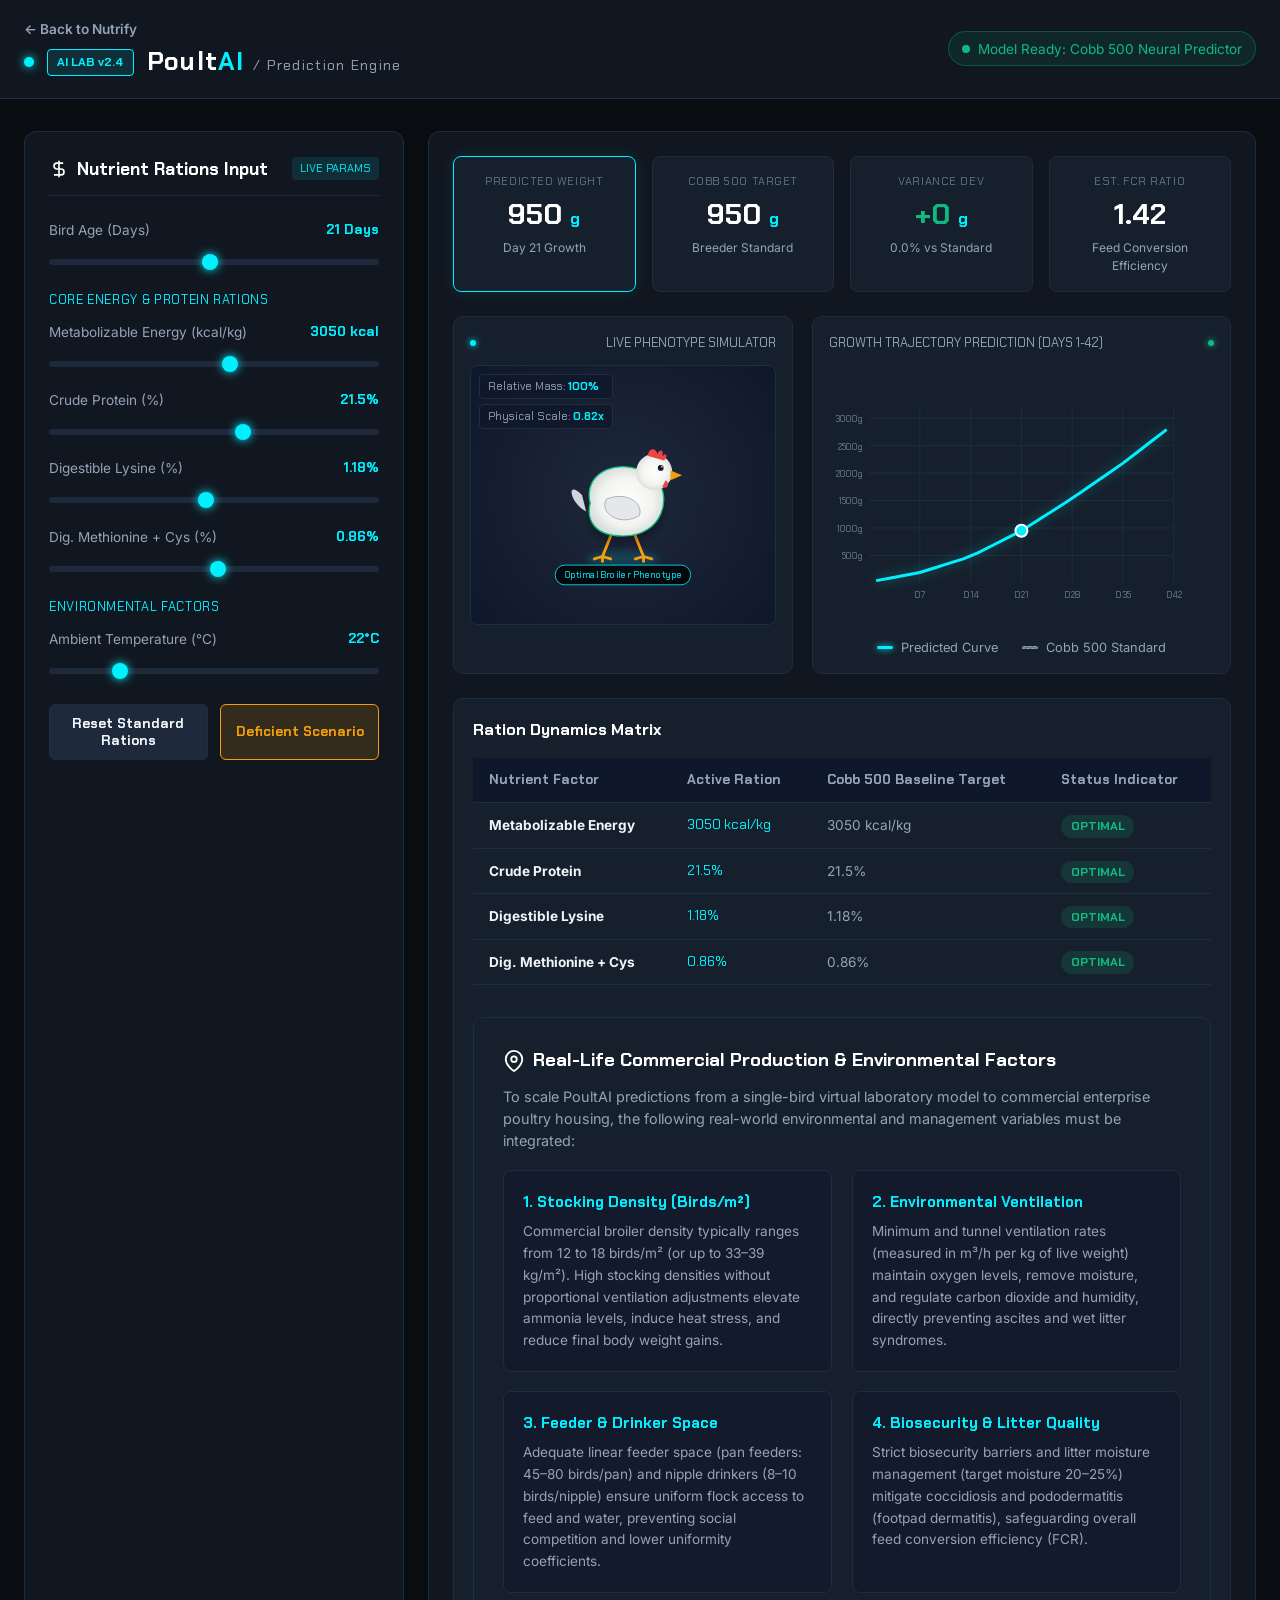
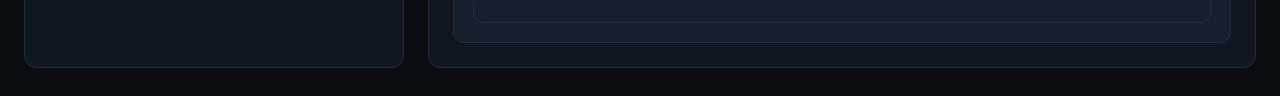
==== poultai/index.html @ b1c846ab "Add files via upload" ====
<!DOCTYPE html>
<html lang="en">
<head>
    <meta charset="UTF-8">
    <meta name="viewport" content="width=device-width, initial-scale=1.0">
    <title>PoultAI — AI Lab for Broiler Growth Prediction</title>
    <link rel="preconnect" href="https://fonts.googleapis.com">
    <link rel="preconnect" href="https://fonts.gstatic.com" crossorigin>
    <link href="https://fonts.googleapis.com/css2?family=Chakra+Petch:wght@400;600;700&family=Inter:wght@300;400;500;600;700&display=swap" rel="stylesheet">
    <link rel="stylesheet" href="poultai.css">
</head>
<body class="poultai-lab-theme">

    <!-- LAB NAVIGATION HEADER -->
    <header class="lab-navbar">
        <div class="lab-container nav-flex">
            <div class="lab-brand">
                <a href="../index.html" class="back-link">&larr; Back to Nutrify</a>
                <div class="lab-title-group">
                    <span class="pulse-indicator"></span>
                    <span class="lab-badge">AI LAB v2.4</span>
                    <h1 class="lab-logo-text">Poult<span class="accent-text">AI</span> <span class="sub-text">/ Prediction Engine</span></h1>
                </div>
            </div>
            
            <div class="lab-nav-actions">
                <span class="model-status"><span class="dot"></span> Model Ready: Cobb 500 Neural Predictor</span>
            </div>
        </div>
    </header>

    <!-- LAB STUDIO CONTENT -->
    <main class="lab-main">
        <div class="lab-container">
            
            <div class="lab-grid">
                
                <!-- LEFT PANEL: PARAMS & CONTROLS -->
                <section class="lab-panel input-panel">
                    <div class="panel-header">
                        <h2><svg width="20" height="20" viewBox="0 0 24 24" fill="none" stroke="currentColor" stroke-width="2"><path d="M12 2v20M17 5H9.5a3.5 3.5 0 0 0 0 7h5a3.5 3.5 0 0 1 0 7H6"/></svg> Nutrient Rations Input</h2>
                        <span class="panel-tag">LIVE PARAMS</span>
                    </div>

                    <form id="labSimulationForm" onsubmit="event.preventDefault(); updateLabSimulation();">
                        
                        <div class="param-group">
                            <label for="birdAge">
                                <span>Bird Age (Days)</span>
                                <span class="val-display" id="ageValDisplay">21 Days</span>
                            </label>
                            <input type="range" id="birdAge" min="1" max="42" value="21" class="lab-slider" oninput="updateLabSimulation()">
                        </div>

                        <div class="param-section-title">Core Energy & Protein Rations</div>

                        <div class="param-group">
                            <label for="energy">
                                <span>Metabolizable Energy (kcal/kg)</span>
                                <span class="val-display" id="energyValDisplay">3050 kcal</span>
                            </label>
                            <input type="range" id="energy" min="2500" max="3500" step="10" value="3050" class="lab-slider" oninput="updateLabSimulation()">
                        </div>

                        <div class="param-group">
                            <label for="protein">
                                <span>Crude Protein (%)</span>
                                <span class="val-display" id="proteinValDisplay">21.5%</span>
                            </label>
                            <input type="range" id="protein" min="15.0" max="26.0" step="0.1" value="21.5" class="lab-slider" oninput="updateLabSimulation()">
                        </div>

                        <div class="param-group">
                            <label for="lysine">
                                <span>Digestible Lysine (%)</span>
                                <span class="val-display" id="lysineValDisplay">1.18%</span>
                            </label>
                            <input type="range" id="lysine" min="0.80" max="1.60" step="0.01" value="1.18" class="lab-slider" oninput="updateLabSimulation()">
                        </div>

                        <div class="param-group">
                            <label for="methionine">
                                <span>Dig. Methionine + Cys (%)</span>
                                <span class="val-display" id="methionineValDisplay">0.86%</span>
                            </label>
                            <input type="range" id="methionine" min="0.50" max="1.20" step="0.01" value="0.86" class="lab-slider" oninput="updateLabSimulation()">
                        </div>

                        <div class="param-section-title">Environmental Factors</div>

                        <div class="param-group">
                            <label for="temperature">
                                <span>Ambient Temperature (°C)</span>
                                <span class="val-display" id="tempValDisplay">22°C</span>
                            </label>
                            <input type="range" id="temperature" min="18" max="38" value="22" class="lab-slider" oninput="updateLabSimulation()">
                        </div>

                        <div class="lab-btn-group">
                            <button type="button" class="lab-btn lab-btn-sec" onclick="resetLabParams()">Reset Standard Rations</button>
                            <button type="button" class="lab-btn lab-btn-accent" onclick="loadLowProteinScenario()">Deficient Scenario</button>
                        </div>
                    </form>
                </section>


                <!-- RIGHT PANEL: DYNAMIC VISUALIZATION & GRAPH ENGINE -->
                <section class="lab-panel display-panel">
                    
                    <!-- TOP METRICS HEADER -->
                    <div class="metrics-row">
                        <div class="metric-box highlight-box">
                            <div class="metric-tag">PREDICTED WEIGHT</div>
                            <div class="metric-num" id="labPredictedWeight">950 <span class="unit">g</span></div>
                            <div class="metric-sub" id="labAgeTag">Day 21 Growth</div>
                        </div>

                        <div class="metric-box">
                            <div class="metric-tag">COBB 500 TARGET</div>
                            <div class="metric-num" id="labTargetWeight">950 <span class="unit">g</span></div>
                            <div class="metric-sub">Breeder Standard</div>
                        </div>

                        <div class="metric-box">
                            <div class="metric-tag">VARIANCE DEV</div>
                            <div class="metric-num" id="labVarianceNum">0 <span class="unit">g</span></div>
                            <div class="metric-sub" id="labVariancePercent">0.0% Standard</div>
                        </div>

                        <div class="metric-box">
                            <div class="metric-tag">EST. FCR RATIO</div>
                            <div class="metric-num" id="labFCRNum">1.42</div>
                            <div class="metric-sub">Feed Conversion Efficiency</div>
                        </div>
                    </div>


                    <!-- DYNAMIC REAL CHICKEN + GRAPH DUAL LAB STAGE -->
                    <div class="lab-stage-container">
                        
                        <!-- CHICKEN VISUALIZER BOX -->
                        <div class="chicken-lab-box">
                            <div class="box-header">
                                <span class="live-dot"></span> LIVE PHENOTYPE SIMULATOR
                            </div>

                            <!-- DYNAMIC CHICKEN STAGE -->
                            <div class="chicken-viewport" id="chickenViewport">
                                
                                <!-- Rendered Chicken SVG Graphic with dynamic scale, body mass index, feather texture & pulse effect -->
                                <div class="chicken-avatar-wrapper" id="chickenAvatarWrapper">
                                    <svg id="chickenSvg" viewBox="0 0 200 200" class="chicken-svg">
                                        <defs>
                                            <radialGradient id="bodyGrad" cx="50%" cy="50%" r="50%">
                                                <stop offset="0%" stop-color="#ffffff"/>
                                                <stop offset="70%" stop-color="#f3f4f1"/>
                                                <stop offset="100%" stop-color="#d9e0db"/>
                                            </radialGradient>
                                            <filter id="shadow" x="-20%" y="-20%" width="140%" height="140%">
                                                <feDropShadow dx="0" dy="8" stdDeviation="6" flood-color="#000" flood-opacity="0.3"/>
                                            </filter>
                                        </defs>

                                        <!-- Floor Shadow -->
                                        <ellipse id="chickShadow" cx="100" cy="178" rx="45" ry="10" fill="rgba(0,240,255,0.15)" filter="blur(4px)"/>

                                        <!-- Feet -->
                                        <g id="chickFeet" stroke="#f59e0b" stroke-width="3.5" stroke-linecap="round">
                                            <line x1="85" y1="150" x2="75" y2="175"/>
                                            <line x1="75" y1="175" x2="65" y2="178"/>
                                            <line x1="75" y1="175" x2="75" y2="181"/>
                                            <line x1="75" y1="175" x2="85" y2="178"/>

                                            <line x1="115" y1="150" x2="125" y2="175"/>
                                            <line x1="125" y1="175" x2="115" y2="178"/>
                                            <line x1="125" y1="175" x2="125" y2="181"/>
                                            <line x1="125" y1="175" x2="135" y2="178"/>
                                        </g>

                                        <!-- Main Body Mass (dynamically scaled) -->
                                        <path id="chickBody" d="M 60,110 C 50,70 100,50 140,80 C 160,100 150,150 100,150 C 65,150 55,130 60,110 Z" fill="url(#bodyGrad)" filter="url(#shadow)" stroke="#10b981" stroke-width="1.5"/>

                                        <!-- Wing -->
                                        <path id="chickWing" d="M 80,105 C 70,120 95,140 120,125 C 125,110 105,95 80,105 Z" fill="#e5e7eb" stroke="#9ca3af" stroke-width="1"/>

                                        <!-- Tail Feathers -->
                                        <path id="chickTail" d="M 50,100 C 30,80 35,110 55,120 Z" fill="#d1d5db"/>

                                        <!-- Head & Neck -->
                                        <circle id="chickHead" cx="138" cy="72" r="22" fill="url(#bodyGrad)"/>

                                        <!-- Eye -->
                                        <circle cx="146" cy="67" r="3.5" fill="#111827"/>
                                        <circle cx="147.5" cy="65.5" r="1" fill="#ffffff"/>

                                        <!-- Comb -->
                                        <path id="chickComb" d="M 130,52 C 132,42 140,42 142,50 C 145,43 150,45 148,53 C 152,48 156,52 150,58 Z" fill="#ef4444"/>

                                        <!-- Beak -->
                                        <polygon points="158,70 172,76 158,82" fill="#f59e0b"/>

                                        <!-- Wattle -->
                                        <path id="chickWattle" d="M 152,82 C 158,86 154,94 148,90 Z" fill="#ef4444"/>
                                    </svg>

                                    <!-- Live Morph Status Text overlay -->
                                    <div class="morph-badge" id="morphBadge">Optimal Broiler Growth</div>
                                </div>

                                <div class="chicken-stats-overlay">
                                    <div class="stat-tag">Relative Mass: <span id="relativeMassPercent">100%</span></div>
                                    <div class="stat-tag">Physical Scale: <span id="physicalScaleTag">1.00x</span></div>
                                </div>
                            </div>
                        </div>

                        <!-- GRAPH ENGINE BOX -->
                        <div class="graph-lab-box">
                            <div class="box-header">
                                <span>GROWTH TRAJECTORY PREDICTION (DAYS 1-42)</span>
                                <span class="live-dot green"></span>
                            </div>

                            <div class="chart-stage" id="labChartStage">
                                <!-- SVG Chart rendered dynamically by JS -->
                            </div>

                            <div class="chart-legend-lab">
                                <div class="leg-item"><span class="leg-line cur"></span> Predicted Curve</div>
                                <div class="leg-item"><span class="leg-line ref"></span> Cobb 500 Standard</div>
                            </div>
                        </div>

                    </div>

                    <!-- COMPARISON TABLE SECTION -->
                    <div class="lab-card table-card">
                        <h3>Ration Dynamics Matrix</h3>
                        <div class="table-responsive">
                            <table class="lab-table">
                                <thead>
                                    <tr>
                                        <th>Nutrient Factor</th>
                                        <th>Active Ration</th>
                                        <th>Cobb 500 Baseline Target</th>
                                        <th>Status Indicator</th>
                                    </tr>
                                </thead>
                                <tbody id="labMatrixBody">
                                    <!-- Dynamic JS Table -->
                                </tbody>
                            </table>
                        </div>
                    
                    <!-- REAL-LIFE COMMERCIAL PRODUCTION FACTORS CONSTRUCTION -->
                    <div class="real-life-section">
                        <h3>
                            <svg width="22" height="22" viewBox="0 0 24 24" fill="none" stroke="currentColor" stroke-width="2"><path d="M21 10c0 7-9 13-9 13s-9-6-9-13a9 9 0 0 1 18 0z"/><circle cx="12" cy="10" r="3"/></svg>
                            Real-Life Commercial Production & Environmental Factors
                        </h3>
                        <p style="color: var(--text-secondary); font-size: 0.9rem;">
                            To scale PoultAI predictions from a single-bird virtual laboratory model to commercial enterprise poultry housing, the following real-world environmental and management variables must be integrated:
                        </p>

                        <div class="real-life-grid">
                            <div class="real-life-card">
                                <h4>1. Stocking Density (Birds/m²)</h4>
                                <p>Commercial broiler density typically ranges from 12 to 18 birds/m² (or up to 33–39 kg/m²). High stocking densities without proportional ventilation adjustments elevate ammonia levels, induce heat stress, and reduce final body weight gains.</p>
                            </div>

                            <div class="real-life-card">
                                <h4>2. Environmental Ventilation</h4>
                                <p>Minimum and tunnel ventilation rates (measured in m³/h per kg of live weight) maintain oxygen levels, remove moisture, and regulate carbon dioxide and humidity, directly preventing ascites and wet litter syndromes.</p>
                            </div>

                            <div class="real-life-card">
                                <h4>3. Feeder & Drinker Space</h4>
                                <p>Adequate linear feeder space (pan feeders: 45–80 birds/pan) and nipple drinkers (8–10 birds/nipple) ensure uniform flock access to feed and water, preventing social competition and lower uniformity coefficients.</p>
                            </div>

                            <div class="real-life-card">
                                <h4>4. Biosecurity & Litter Quality</h4>
                                <p>Strict biosecurity barriers and litter moisture management (target moisture 20–25%) mitigate coccidiosis and pododermatitis (footpad dermatitis), safeguarding overall feed conversion efficiency (FCR).</p>
                            </div>
                        </div>
                    </div>


                </section>

            </div>

        </div>
    </main>

    <script src="poultai.js"></script>
</body>
</html>
---- poultai/poultai.css ----
/* ==========================================================================
   POULTAI AI LAB DESIGN SYSTEM
   Theme: High-Tech Prediction Lab with Neon Accents & Dynamic Phenotype Stage
   ========================================================================== */
:root {
    --lab-bg: #090d12;
    --lab-panel-bg: #111720;
    --lab-card-bg: #16202c;
    --lab-border: #1f2d3d;
    --lab-border-glow: #00f0ff33;
    
    --primary-teal: #00f0ff;
    --emerald-accent: #10b981;
    --warning-amber: #f59e0b;
    --danger-red: #ef4444;
    
    --text-primary: #f1f5f9;
    --text-secondary: #94a3b8;
    --text-muted: #64748b;
    
    --font-lab: 'Chakra Petch', sans-serif;
    --font-sans: 'Inter', sans-serif;
}

*, *::before, *::after {
    box-sizing: border-box;
    margin: 0;
    padding: 0;
}

body.poultai-lab-theme {
    background-color: var(--lab-bg);
    color: var(--text-primary);
    font-family: var(--font-sans);
    min-height: 100vh;
    line-height: 1.5;
}

.lab-container {
    width: 100%;
    max-width: 1400px;
    margin: 0 auto;
    padding: 0 1.5rem;
}

/* LAB NAVBAR */
.lab-navbar {
    background-color: var(--lab-panel-bg);
    border-bottom: 1px solid var(--lab-border);
    padding: 1rem 0;
    position: sticky;
    top: 0;
    z-index: 100;
}

.nav-flex {
    display: flex;
    align-items: center;
    justify-content: space-between;
}

.back-link {
    color: var(--text-secondary);
    text-decoration: none;
    font-size: 0.85rem;
    font-weight: 600;
    transition: all 0.2s;
}

.back-link:hover {
    color: var(--primary-teal);
}

.lab-title-group {
    display: flex;
    align-items: center;
    gap: 0.8rem;
    margin-top: 0.2rem;
}

.pulse-indicator {
    width: 10px;
    height: 10px;
    background-color: var(--primary-teal);
    border-radius: 50%;
    box-shadow: 0 0 10px var(--primary-teal);
    animation: pulse 1.8s infinite;
}

@keyframes pulse {
    0% { transform: scale(0.95); box-shadow: 0 0 0 0 rgba(0, 240, 255, 0.7); }
    70% { transform: scale(1.2); box-shadow: 0 0 0 10px rgba(0, 240, 255, 0); }
    100% { transform: scale(0.95); box-shadow: 0 0 0 0 rgba(0, 240, 255, 0); }
}

.lab-badge {
    background: rgba(0, 240, 255, 0.1);
    color: var(--primary-teal);
    border: 1px solid var(--primary-teal);
    padding: 0.2rem 0.6rem;
    font-family: var(--font-lab);
    font-size: 0.75rem;
    font-weight: 700;
    border-radius: 4px;
}

.lab-logo-text {
    font-family: var(--font-lab);
    font-size: 1.6rem;
    font-weight: 700;
    letter-spacing: 0.05em;
    color: #fff;
}

.accent-text { color: var(--primary-teal); }
.sub-text { font-size: 0.9rem; color: var(--text-secondary); font-weight: 400; }

.model-status {
    font-size: 0.85rem;
    color: var(--emerald-accent);
    background: rgba(16, 185, 129, 0.1);
    border: 1px solid rgba(16, 185, 129, 0.3);
    padding: 0.4rem 0.8rem;
    border-radius: 20px;
    display: flex;
    align-items: center;
    gap: 0.5rem;
}

.model-status .dot {
    width: 8px;
    height: 8px;
    background: var(--emerald-accent);
    border-radius: 50%;
}

/* MAIN LAB LAYOUT */
.lab-main {
    padding: 2rem 0;
}

.lab-grid {
    display: grid;
    grid-template-columns: 380px 1fr;
    gap: 1.5rem;
}

.lab-panel {
    background-color: var(--lab-panel-bg);
    border: 1px solid var(--lab-border);
    border-radius: 12px;
    padding: 1.5rem;
}

.panel-header {
    display: flex;
    justify-content: space-between;
    align-items: center;
    border-bottom: 1px solid var(--lab-border);
    padding-bottom: 0.8rem;
    margin-bottom: 1.5rem;
}

.panel-header h2 {
    font-family: var(--font-lab);
    font-size: 1.1rem;
    color: #fff;
    display: flex;
    align-items: center;
    gap: 0.5rem;
}

.panel-tag {
    font-size: 0.7rem;
    font-family: var(--font-lab);
    color: var(--primary-teal);
    background: rgba(0, 240, 255, 0.1);
    padding: 0.2rem 0.5rem;
    border-radius: 4px;
}

/* PARAMS SLIDERS */
.param-section-title {
    font-family: var(--font-lab);
    font-size: 0.8rem;
    color: var(--primary-teal);
    letter-spacing: 0.05em;
    text-transform: uppercase;
    margin: 1.2rem 0 0.8rem;
}

.param-group {
    margin-bottom: 1.1rem;
}

.param-group label {
    display: flex;
    justify-content: space-between;
    font-size: 0.85rem;
    color: var(--text-secondary);
    margin-bottom: 0.4rem;
}

.val-display {
    color: var(--primary-teal);
    font-family: var(--font-lab);
    font-weight: 700;
}

.lab-slider {
    width: 100%;
    -webkit-appearance: none;
    height: 6px;
    background: #1e293b;
    border-radius: 3px;
    outline: none;
}

.lab-slider::-webkit-slider-thumb {
    -webkit-appearance: none;
    width: 16px;
    height: 16px;
    border-radius: 50%;
    background: var(--primary-teal);
    cursor: pointer;
    box-shadow: 0 0 10px var(--primary-teal);
    transition: all 0.2s;
}

.lab-slider::-webkit-slider-thumb:hover {
    transform: scale(1.2);
}

.lab-btn-group {
    display: flex;
    gap: 0.8rem;
    margin-top: 1.5rem;
}

.lab-btn {
    flex: 1;
    padding: 0.65rem;
    border-radius: 6px;
    font-family: var(--font-lab);
    font-size: 0.85rem;
    font-weight: 700;
    cursor: pointer;
    border: 1px solid transparent;
    transition: all 0.2s;
}

.lab-btn-sec {
    background: #1e293b;
    color: var(--text-primary);
    border-color: var(--lab-border);
}

.lab-btn-sec:hover { background: #334155; }

.lab-btn-accent {
    background: rgba(245, 158, 11, 0.15);
    color: var(--warning-amber);
    border-color: var(--warning-amber);
}

.lab-btn-accent:hover { background: var(--warning-amber); color: #000; }

/* METRICS ROW */
.metrics-row {
    display: grid;
    grid-template-columns: repeat(4, 1fr);
    gap: 1rem;
    margin-bottom: 1.5rem;
}

.metric-box {
    background: var(--lab-card-bg);
    border: 1px solid var(--lab-border);
    border-radius: 8px;
    padding: 1rem;
    text-align: center;
}

.metric-box.highlight-box {
    border-color: var(--primary-teal);
    box-shadow: 0 0 15px rgba(0, 240, 255, 0.1);
}

.metric-tag {
    font-family: var(--font-lab);
    font-size: 0.7rem;
    color: var(--text-muted);
    letter-spacing: 0.05em;
}

.metric-num {
    font-family: var(--font-lab);
    font-size: 1.8rem;
    font-weight: 700;
    color: #fff;
    margin: 0.2rem 0;
}

.metric-num .unit { font-size: 1rem; color: var(--primary-teal); }

.metric-sub {
    font-size: 0.75rem;
    color: var(--text-secondary);
}

/* STAGE CONTAINER (CHICKEN + GRAPH) */
.lab-stage-container {
    display: grid;
    grid-template-columns: 340px 1fr;
    gap: 1.2rem;
    margin-bottom: 1.5rem;
}

/* CHICKEN VISUALIZER BOX */
.chicken-lab-box {
    background: var(--lab-card-bg);
    border: 1px solid var(--lab-border);
    border-radius: 10px;
    padding: 1rem;
    display: flex;
    flex-direction: column;
}

.box-header {
    font-family: var(--font-lab);
    font-size: 0.8rem;
    color: var(--text-secondary);
    display: flex;
    align-items: center;
    justify-content: space-between;
    margin-bottom: 0.8rem;
}

.live-dot {
    width: 6px;
    height: 6px;
    background: var(--primary-teal);
    border-radius: 50%;
    box-shadow: 0 0 6px var(--primary-teal);
}

.live-dot.green { background: var(--emerald-accent); box-shadow: 0 0 6px var(--emerald-accent); }

.chicken-viewport {
    flex: 1;
    background: radial-gradient(circle at center, #1e293b 0%, #0f172a 100%);
    border: 1px solid var(--lab-border);
    border-radius: 8px;
    position: relative;
    display: flex;
    align-items: center;
    justify-content: center;
    min-height: 250px;
    overflow: hidden;
}

.chicken-avatar-wrapper {
    width: 200px;
    height: 200px;
    position: relative;
    transition: transform 0.4s cubic-bezier(0.175, 0.885, 0.32, 1.275);
}

.chicken-svg {
    width: 100%;
    height: 100%;
}

.morph-badge {
    position: absolute;
    bottom: -10px;
    left: 50%;
    transform: translateX(-50%);
    background: rgba(0, 0, 0, 0.8);
    border: 1px solid var(--primary-teal);
    color: var(--primary-teal);
    font-family: var(--font-lab);
    font-size: 0.7rem;
    padding: 0.2rem 0.6rem;
    border-radius: 12px;
    white-space: nowrap;
}

.chicken-stats-overlay {
    position: absolute;
    top: 8px;
    left: 8px;
    display: flex;
    flex-direction: column;
    gap: 0.3rem;
}

.stat-tag {
    font-size: 0.7rem;
    font-family: var(--font-lab);
    background: rgba(15, 23, 42, 0.8);
    color: var(--text-secondary);
    padding: 0.2rem 0.5rem;
    border-radius: 4px;
    border: 1px solid var(--lab-border);
}

.stat-tag span { color: var(--primary-teal); font-weight: 700; }

/* GRAPH LAB BOX */
.graph-lab-box {
    background: var(--lab-card-bg);
    border: 1px solid var(--lab-border);
    border-radius: 10px;
    padding: 1rem;
    display: flex;
    flex-direction: column;
}

.chart-stage {
    flex: 1;
    min-height: 250px;
    position: relative;
}

.chart-legend-lab {
    display: flex;
    gap: 1.5rem;
    justify-content: center;
    margin-top: 0.8rem;
    font-size: 0.8rem;
    color: var(--text-secondary);
}

.leg-item { display: flex; align-items: center; gap: 0.5rem; }
.leg-line { width: 16px; height: 3px; border-radius: 2px; }
.leg-line.cur { background: var(--primary-teal); box-shadow: 0 0 6px var(--primary-teal); }
.leg-line.ref { background: #64748b; border: 1px dashed #94a3b8; }

/* TABLE CARD */
.lab-card {
    background: var(--lab-card-bg);
    border: 1px solid var(--lab-border);
    border-radius: 10px;
    padding: 1.2rem;
}

.lab-card h3 {
    font-family: var(--font-lab);
    font-size: 1rem;
    color: #fff;
    margin-bottom: 1rem;
}

.table-responsive { overflow-x: auto; }

.lab-table {
    width: 100%;
    border-collapse: collapse;
    font-size: 0.85rem;
}

.lab-table th, .lab-table td {
    padding: 0.75rem 1rem;
    text-align: left;
    border-bottom: 1px solid var(--lab-border);
}

.lab-table th {
    font-family: var(--font-lab);
    color: var(--text-secondary);
    background: #0f172a;
}

.status-badge {
    padding: 0.2rem 0.6rem;
    border-radius: 12px;
    font-size: 0.75rem;
    font-family: var(--font-lab);
    font-weight: 700;
}

.status-badge.optimal { background: rgba(16, 185, 129, 0.15); color: var(--emerald-accent); }
.status-badge.deficient { background: rgba(239, 68, 68, 0.15); color: var(--danger-red); }
.status-badge.surplus { background: rgba(245, 158, 11, 0.15); color: var(--warning-amber); }

@media (max-width: 1024px) {
    .lab-grid { grid-template-columns: 1fr; }
    .lab-stage-container { grid-template-columns: 1fr; }
    .metrics-row { grid-template-columns: repeat(2, 1fr); }
}

/* FIX FOR STABLE STATIC BORDERS & HEIGHT */
.chicken-viewport {
    height: 260px !important;
    max-height: 260px !important;
    overflow: hidden !important;
}

.chart-stage {
    height: 260px !important;
    max-height: 260px !important;
    overflow: hidden !important;
}

/* REAL LIFE PRODUCTION FACTORS SECTION */
.real-life-section {
    margin-top: 2rem;
    background: var(--lab-card-bg);
    border: 1px solid var(--lab-border);
    border-radius: 10px;
    padding: 1.8rem;
}

.real-life-section h3 {
    font-family: var(--font-lab);
    font-size: 1.15rem;
    color: #fff;
    margin-bottom: 0.75rem;
    display: flex;
    align-items: center;
    gap: 0.5rem;
}

.real-life-grid {
    display: grid;
    grid-template-columns: repeat(auto-fit, minmax(260px, 1fr));
    gap: 1.2rem;
    margin-top: 1.2rem;
}

.real-life-card {
    background: rgba(15, 23, 42, 0.6);
    border: 1px solid var(--lab-border);
    border-radius: 8px;
    padding: 1.2rem;
}

.real-life-card h4 {
    font-family: var(--font-lab);
    font-size: 0.95rem;
    color: var(--primary-teal);
    margin-bottom: 0.5rem;
}

.real-life-card p {
    font-size: 0.85rem;
    color: var(--text-secondary);
    line-height: 1.6;
}
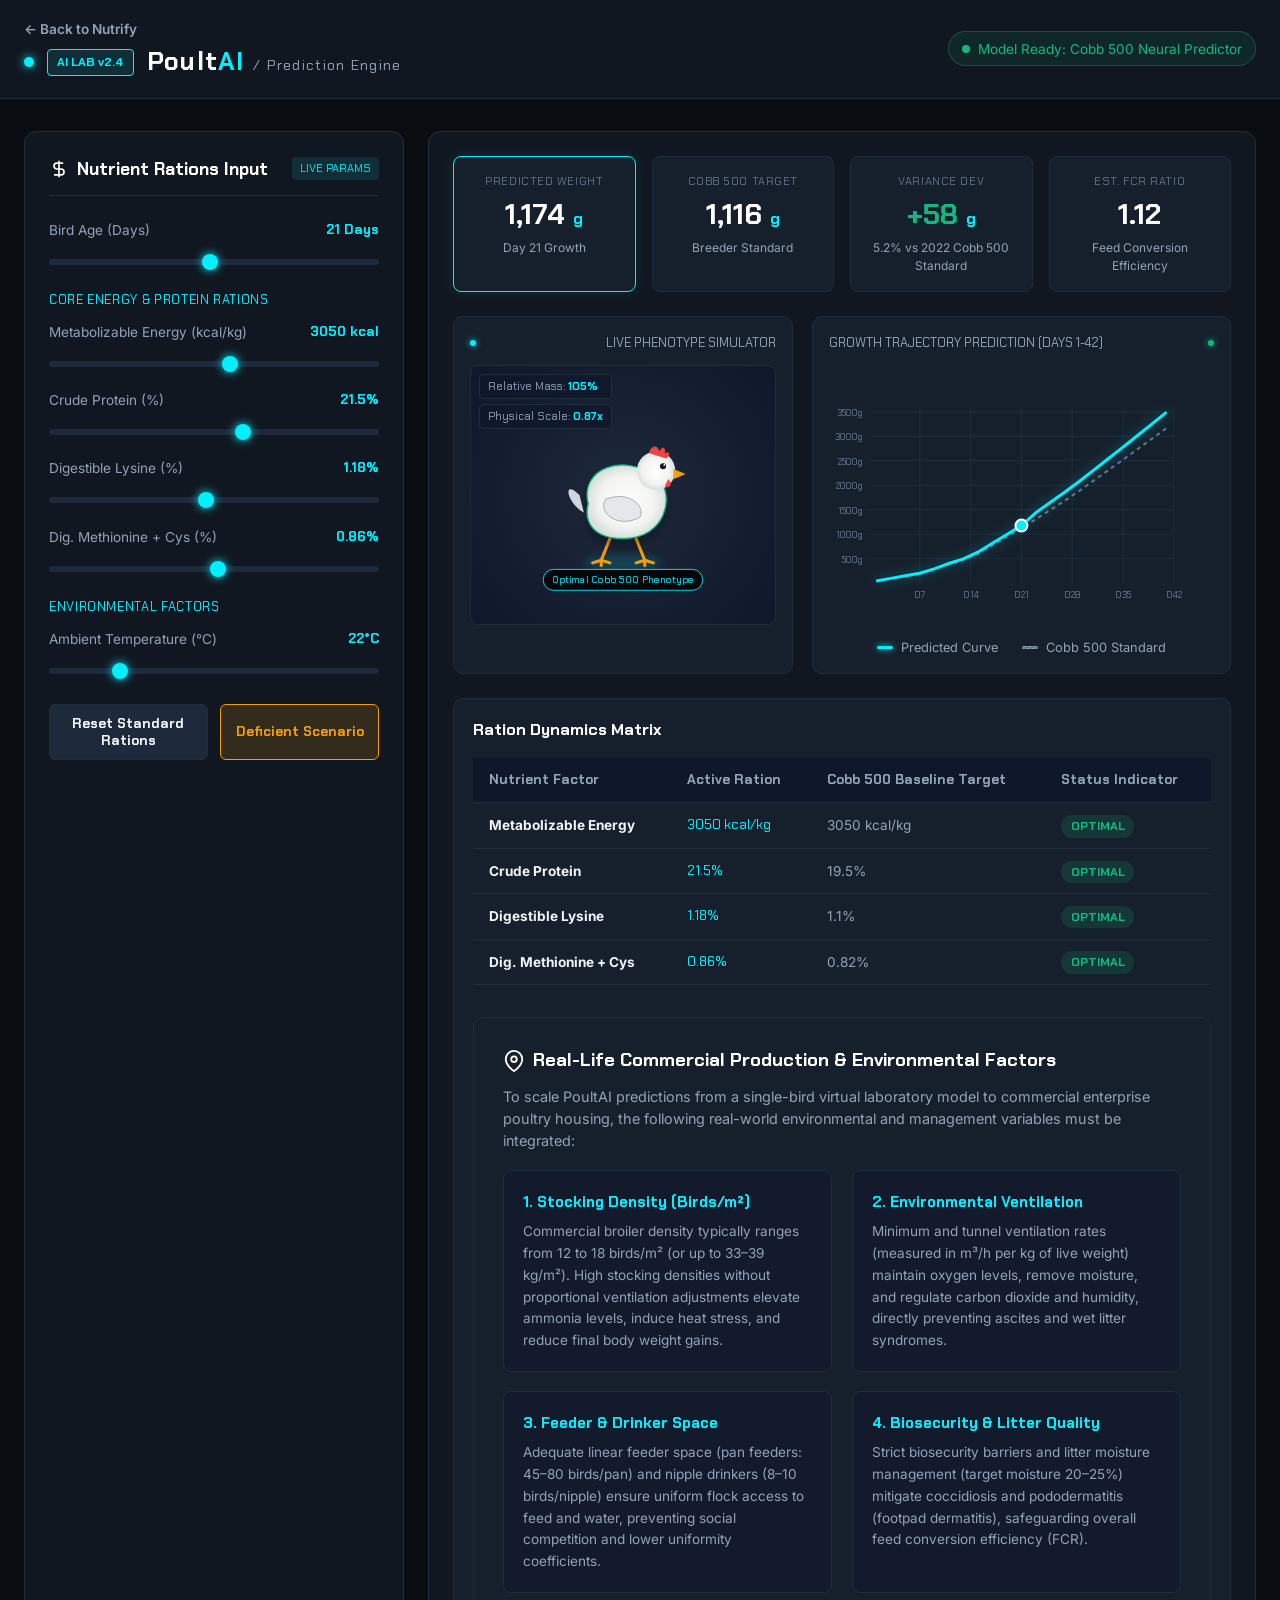
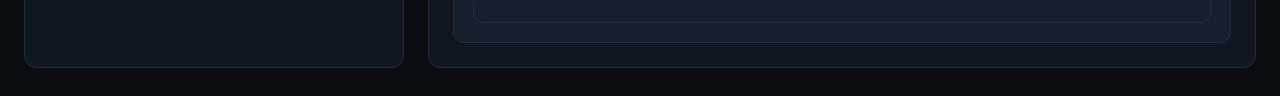
==== commit bd8129a1: "Add files via upload" ====
--- a/poultai/index.html
+++ b/poultai/index.html
@@ -8,6 +8,7 @@
     <link rel="preconnect" href="https://fonts.gstatic.com" crossorigin>
     <link href="https://fonts.googleapis.com/css2?family=Chakra+Petch:wght@400;600;700&family=Inter:wght@300;400;500;600;700&display=swap" rel="stylesheet">
     <link rel="stylesheet" href="poultai.css">
+    <link rel="icon" type="image/png" href="../assets/nutrify-logo.png">
 </head>
 <body class="poultai-lab-theme">
 
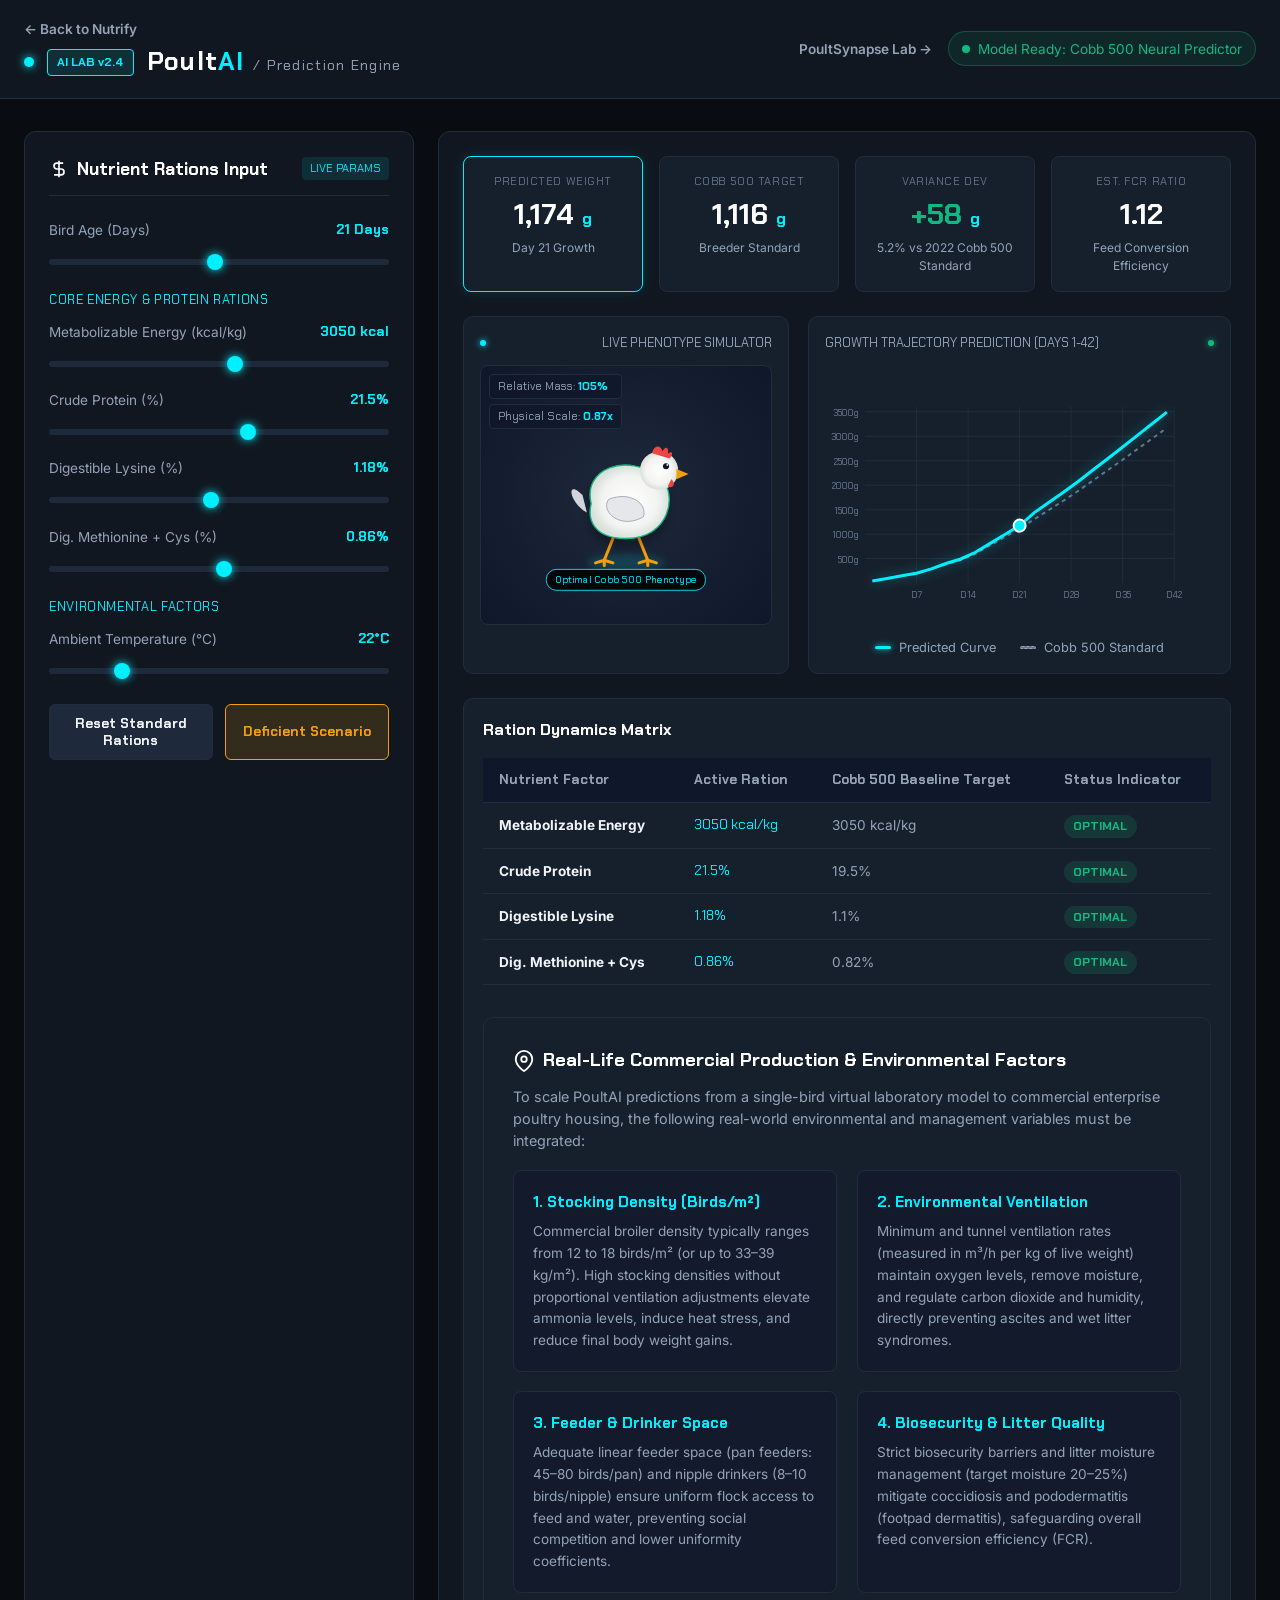
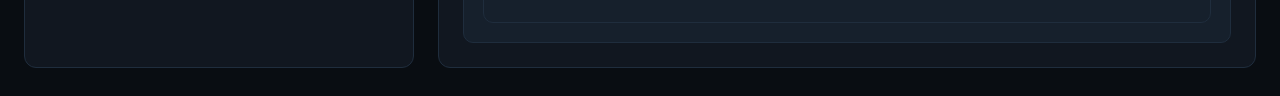
==== commit 78513b7c: "Add files via upload" ====
--- a/poultai/index.html
+++ b/poultai/index.html
@@ -25,6 +25,7 @@
             </div>
             
             <div class="lab-nav-actions">
+                <a href="../poultsynapse/index.html" class="back-link">PoultSynapse Lab &rarr;</a>
                 <span class="model-status"><span class="dot"></span> Model Ready: Cobb 500 Neural Predictor</span>
             </div>
         </div>
--- a/poultai/poultai.css
+++ b/poultai/poultai.css
@@ -548,3 +548,52 @@
     color: var(--text-secondary);
     line-height: 1.6;
 }
+
+
+/* ==========================================================================
+   RESPONSIVE FIX (mobile + tablet)
+   Problem that was fixed: on phones the header did not wrap, so the green
+   "Model Ready" pill was squeezed into a narrow box and the whole page grew
+   wider than the screen (sideways scrolling, cut-off panels).
+   Rules below: let the header wrap, let grid children shrink, and stop any
+   horizontal overflow. Safe to edit; nothing here changes the neon look.
+   ========================================================================== */
+html, body.poultai-lab-theme { overflow-x: hidden; }
+
+.nav-flex { flex-wrap: wrap; gap: 0.6rem 1rem; }              /* header items wrap instead of overflowing */
+.lab-brand { min-width: 0; flex: 1 1 280px; }
+.lab-title-group { flex-wrap: wrap; gap: 0.4rem 0.8rem; }
+.lab-nav-actions { min-width: 0; max-width: 100%; }
+.model-status { max-width: 100%; }
+.model-status .dot { flex: none; }
+
+.lab-grid > *, .display-panel > *, .lab-stage-container > *, .metrics-row > * { min-width: 0; }  /* grid children may shrink */
+.lab-grid { grid-template-columns: minmax(300px, 390px) minmax(0, 1fr); }
+.metrics-row { grid-template-columns: repeat(4, minmax(0, 1fr)); }
+.lab-stage-container { grid-template-columns: minmax(0, 1fr) minmax(0, 1.3fr); }
+.metric-num { overflow-wrap: anywhere; }
+
+@media (max-width: 1024px) {
+    .lab-grid, .lab-stage-container { grid-template-columns: minmax(0, 1fr); }
+    .metrics-row { grid-template-columns: repeat(2, minmax(0, 1fr)); }
+}
+
+@media (max-width: 560px) {
+    .lab-container { padding: 0 1rem; }
+    .lab-navbar { position: static; padding: 0.7rem 0; }       /* sticky header wastes space on phones */
+    .lab-logo-text { font-size: 1.3rem; }
+    .sub-text { display: none; }
+    .lab-nav-actions { width: 100%; }
+    .model-status { font-size: 0.75rem; padding: 0.35rem 0.7rem; }
+    .lab-panel, .lab-card { padding: 1rem; }
+    .chicken-viewport, .chart-stage { height: 300px !important; min-height: 0 !important; }
+    .lab-btn-group { flex-wrap: wrap; }
+    .lab-btn { flex: 1 1 100%; }
+    .lab-slider::-webkit-slider-thumb { width: 26px; height: 26px; }   /* easier to grab with a thumb */
+}
+
+@media (max-width: 360px) {
+    .metrics-row { grid-template-columns: minmax(0, 1fr); }
+}
+
+.lab-nav-actions { display: flex; flex-wrap: wrap; align-items: center; gap: 0.6rem 1rem; }
